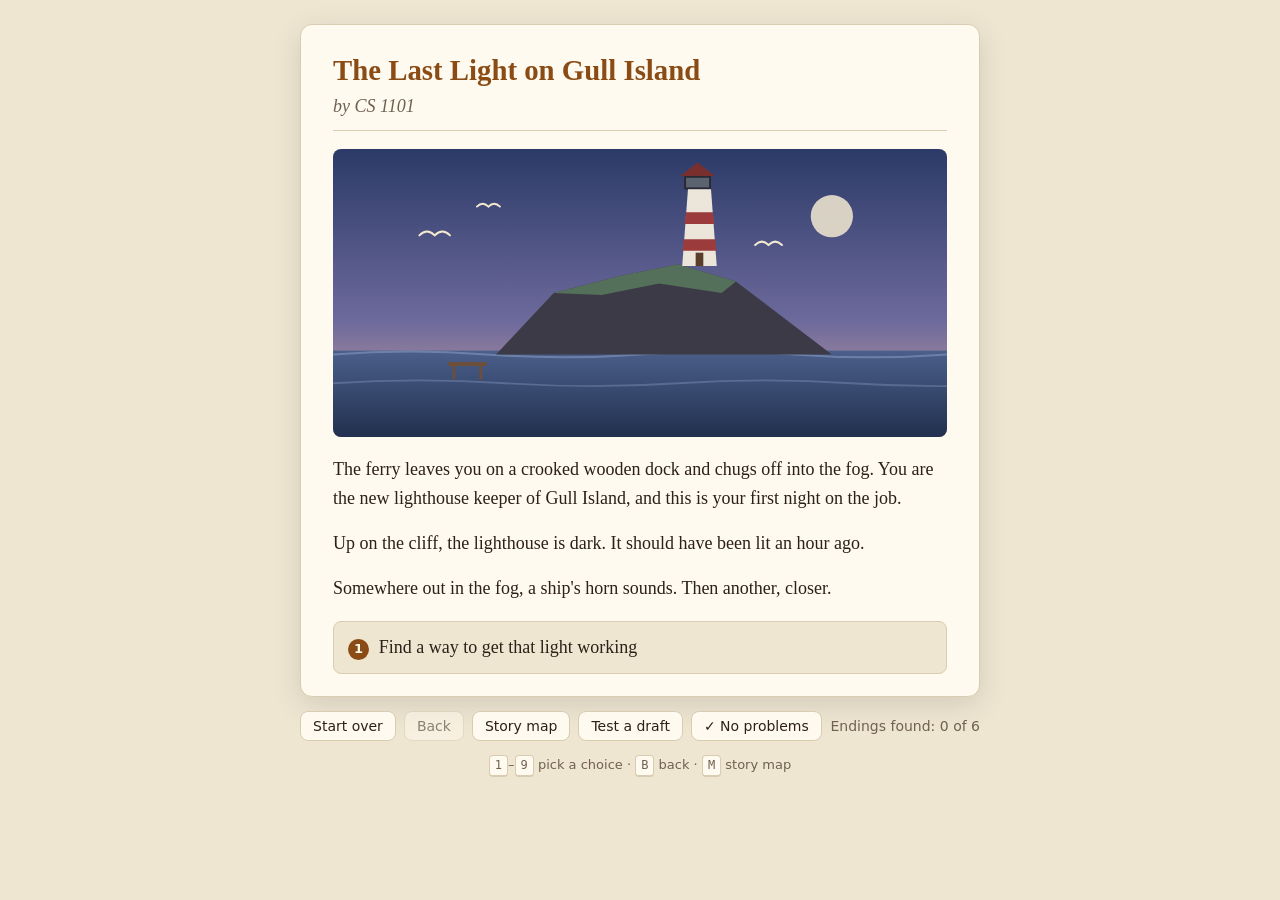
==== index.html @ 51399e59 "Initial commit" ====
<!doctype html>
<html lang="en">
<head>
<meta charset="utf-8">
<meta name="viewport" content="width=device-width, initial-scale=1">
<title>Adventure</title>
<link rel="stylesheet" href="engine/style.css">
</head>
<body class="theme-paper">
<div id="book">
  <header id="top">
    <h1 id="title">Loading the story…</h1>
    <p id="byline"></p>
  </header>
  <div id="notice" hidden></div>
  <article id="scene" tabindex="-1" aria-live="polite"></article>
  <ol id="choices"></ol>
  <p id="carrying" hidden></p>
</div>
<nav id="bar" aria-label="Story controls">
  <button id="btn-restart" type="button">Start over</button>
  <button id="btn-back" type="button">Back</button>
  <button id="btn-map" type="button">Story map</button>
  <button id="btn-draft" type="button">Test a draft</button>
  <button id="btn-problems" type="button">Checking…</button>
  <span id="endings"></span>
</nav>
<p id="help"><kbd>1</kbd>–<kbd>9</kbd> pick a choice &middot; <kbd>B</kbd> back &middot; <kbd>M</kbd> story map</p>
<div id="panel" hidden role="dialog" aria-modal="true" aria-labelledby="panel-title">
  <div id="panel-box">
    <div id="panel-head"><h2 id="panel-title"></h2><button id="panel-close" type="button" aria-label="Close">×</button></div>
    <div id="panel-body"></div>
  </div>
</div>

<!-- The engine. The story itself lives in the story/ folder. -->
<script src="engine/story.js"></script>
<script src="engine/map.js"></script>
<script src="engine/draft.js"></script>
<script src="engine/play.js"></script>
</body>
</html>
---- engine/style.css ----
/* Engine: how the page looks. The four themes are at the top. */

.theme-paper  { --page: #efe6d2; --card: #fffaf0; --ink: #2b2118; --muted: #6f604f; --line: #d9ccb0; --accent: #8a4b14; --font: Georgia, "Times New Roman", serif; }
.theme-night  { --page: #0e1322; --card: #171e33; --ink: #e6e9f2; --muted: #9aa3b8; --line: #2c3552; --accent: #ffcc66; --font: Georgia, "Times New Roman", serif; }
.theme-forest { --page: #dfe8da; --card: #f6faf3; --ink: #1d2a1e; --muted: #546455; --line: #bfcfba; --accent: #2f6b3a; --font: system-ui, -apple-system, "Segoe UI", Roboto, sans-serif; }
.theme-ocean  { --page: #d6e8f2; --card: #f3f9fc; --ink: #12293a; --muted: #4c6474; --line: #b5d0de; --accent: #0b6e99; --font: system-ui, -apple-system, "Segoe UI", Roboto, sans-serif; }

* { box-sizing: border-box; }
html { background: var(--page, #efe6d2); }
body {
  margin: 0; padding: 24px 16px 40px; min-height: 100vh;
  background: var(--page); color: var(--ink);
  font: 18px/1.6 var(--font);
  display: flex; flex-direction: column; align-items: center; gap: 14px;
}
button { font: inherit; color: inherit; }
kbd {
  display: inline-block; min-width: 1.5em; padding: 0 5px; text-align: center;
  border: 1px solid var(--line); border-bottom-width: 2px; border-radius: 4px;
  background: var(--card); font: 12px/1.6 ui-monospace, Menlo, Consolas, monospace;
}
code { font: 0.9em ui-monospace, Menlo, Consolas, monospace; }

#book {
  width: 100%; max-width: 680px; background: var(--card); border: 1px solid var(--line);
  border-radius: 12px; padding: 28px 32px 22px; box-shadow: 0 8px 30px rgba(0,0,0,0.12);
}
#top { border-bottom: 1px solid var(--line); margin-bottom: 18px; padding-bottom: 10px; }
#title { margin: 0; font-size: 1.6em; line-height: 1.2; color: var(--accent); }
#byline { margin: 4px 0 0; color: var(--muted); font-style: italic; }
#scene { outline: none; }
#scene p { margin: 0 0 0.9em; }
#scene figure { margin: 0 0 1em; }
#scene img { display: block; max-width: 100%; height: auto; margin: 0 auto; border-radius: 8px; }
.missing-picture {
  border: 2px dashed #d93025; border-radius: 8px; padding: 14px; color: #b3261e;
  background: #fdecea; font: 15px/1.4 system-ui, sans-serif;
}
.got { padding: 6px 12px; border-left: 4px solid var(--accent); background: rgba(127,127,127,0.1); border-radius: 4px; }
.the-end { text-align: center; font-size: 1.3em; letter-spacing: 0.15em; text-transform: uppercase; color: var(--accent); margin-top: 1.2em !important; }
.end-note { text-align: center; color: var(--muted); font-size: 0.9em; }

#choices { list-style: none; margin: 18px 0 0; padding: 0; display: flex; flex-direction: column; gap: 10px; }
#choices button {
  width: 100%; text-align: left; padding: 11px 14px; cursor: pointer;
  background: var(--page); border: 1px solid var(--line); border-radius: 8px;
  display: flex; align-items: baseline; gap: 10px; flex-wrap: wrap;
}
#choices button:hover:not(:disabled), #choices button:focus-visible { border-color: var(--accent); outline: 2px solid var(--accent); outline-offset: -1px; }
#choices button:disabled { cursor: not-allowed; opacity: 0.7; }
#choices button.broken { border: 2px dashed #d93025; }
#choices button.again { justify-content: center; font-weight: bold; }
#choices .num {
  flex: none; width: 1.6em; height: 1.6em; line-height: 1.6em; text-align: center; border-radius: 50%;
  background: var(--accent); color: var(--card); font: bold 13px/1.6em system-ui, sans-serif;
}
#choices small { flex-basis: 100%; color: var(--muted); font: 13px system-ui, sans-serif; }
#carrying { margin: 16px 0 0; color: var(--muted); font-size: 0.9em; }

#notice {
  width: 100%; margin: 0 0 16px; padding: 10px 14px; border-radius: 8px;
  background: rgba(127,127,127,0.12); font: 14px/1.45 system-ui, sans-serif;
}
#notice.draft { background: #fff4ce; color: #4a3b00; border: 1px solid #e0c35c; }
#notice button { margin-left: 4px; padding: 2px 10px; border-radius: 6px; border: 1px solid currentColor; background: transparent; cursor: pointer; }

#bar {
  width: 100%; max-width: 680px; display: flex; flex-wrap: wrap; gap: 8px; align-items: center;
  font: 14px system-ui, -apple-system, "Segoe UI", Roboto, sans-serif;
}
#bar button {
  padding: 6px 12px; border-radius: 8px; border: 1px solid var(--line); background: var(--card); cursor: pointer;
}
#bar button:disabled { opacity: 0.5; cursor: default; }
#bar button.good { color: var(--ink); }
#bar button.warn { background: #fff4ce; color: #5c4400; border-color: #e0c35c; }
#bar button.bad  { background: #fdecea; color: #a5221a; border-color: #e8a29c; font-weight: bold; }
#endings { margin-left: auto; color: var(--muted); }
#help { margin: 0; color: var(--muted); font: 13px system-ui, sans-serif; }

/* Panels: problems, map, draft tester */
#panel {
  position: fixed; inset: 0; background: rgba(0,0,0,0.45); z-index: 10;
  display: flex; align-items: flex-start; justify-content: center; padding: 24px 12px; overflow: auto;
}
#panel[hidden] { display: none; }
#panel-box {
  width: 100%; max-width: 680px; background: #fff; color: #1f2933; border-radius: 12px;
  padding: 18px 22px 22px; font: 15px/1.5 system-ui, -apple-system, "Segoe UI", Roboto, sans-serif;
}
#panel-box.wide { max-width: 1100px; }
#panel-head { display: flex; justify-content: space-between; align-items: center; margin-bottom: 8px; }
#panel-head h2 { margin: 0; font-size: 20px; }
#panel-close { border: none; background: none; font-size: 28px; line-height: 1; cursor: pointer; padding: 0 6px; }
#panel-box kbd { background: #f4f5f7; border-color: #c6ccd2; }

.problem { border: 1px solid #e3e6ea; border-left: 5px solid #d93025; border-radius: 6px; padding: 10px 12px; margin: 10px 0; }
.problem.warning { border-left-color: #e0a100; }
.problem .where { font: 13px ui-monospace, Menlo, Consolas, monospace; color: #6b7480; }
.problem .what { font-weight: 600; margin-top: 2px; }
.problem .fix { color: #3e4c59; margin-top: 4px; }
.all-good { color: #1e7a3c; font-weight: 600; }

.map-legend { display: flex; flex-wrap: wrap; gap: 6px 16px; font-size: 14px; }
.map-legend i { display: inline-block; width: 12px; height: 12px; border-radius: 3px; margin-right: 6px; vertical-align: -1px; }
.map-tip { color: #6b7480; font-size: 13px; margin: 6px 0 10px; }
.map-toggle { display: block; margin-top: 4px; color: #3e4c59; cursor: pointer; }
.map-scroll { overflow: auto; max-height: 70vh; border: 1px solid #e3e6ea; border-radius: 8px; background: #f8f9fb; }
.map-scroll svg { display: block; }
.map-label { font: 600 13px system-ui, sans-serif; fill: #3e4c59; }
.map-label.bad, .map-name.bad, .map-sub.bad { fill: #b3261e; }
.map-name { font: 600 13px ui-monospace, Menlo, Consolas, monospace; fill: #1f2933; }
.map-sub { font: 11px system-ui, sans-serif; fill: #6b7480; }
.map-lock { font: 11px system-ui, sans-serif; fill: #3e4c59; paint-order: stroke; stroke: #f8f9fb; stroke-width: 4px; }
.map-node:hover rect:first-child { filter: drop-shadow(0 2px 4px rgba(0,0,0,0.25)); }
button.small { margin-top: 10px; font-size: 13px; padding: 4px 10px; border-radius: 6px; border: 1px solid #c6ccd2; background: #fff; cursor: pointer; }

.draft-form ol { padding-left: 1.3em; margin: 6px 0 12px; }
.draft-form label { display: block; font-weight: 600; margin-bottom: 6px; }
.draft-form select { font: inherit; margin-left: 6px; max-width: 100%; }
.draft-form textarea {
  width: 100%; height: 300px; font: 14px/1.45 ui-monospace, Menlo, Consolas, monospace; padding: 10px;
  border: 1px solid #c6ccd2; border-radius: 8px; resize: vertical;
}
.draft-buttons { display: flex; flex-wrap: wrap; gap: 8px; margin-top: 10px; }
.draft-buttons button { padding: 8px 14px; border-radius: 8px; border: 1px solid #0b5fa5; background: #0b5fa5; color: #fff; cursor: pointer; }
.draft-buttons button + button { background: #fff; color: #0b5fa5; }

@media (max-width: 560px) {
  body { padding: 12px 10px 30px; font-size: 17px; }
  #book { padding: 18px 16px 16px; }
  #endings { margin-left: 0; width: 100%; }
}
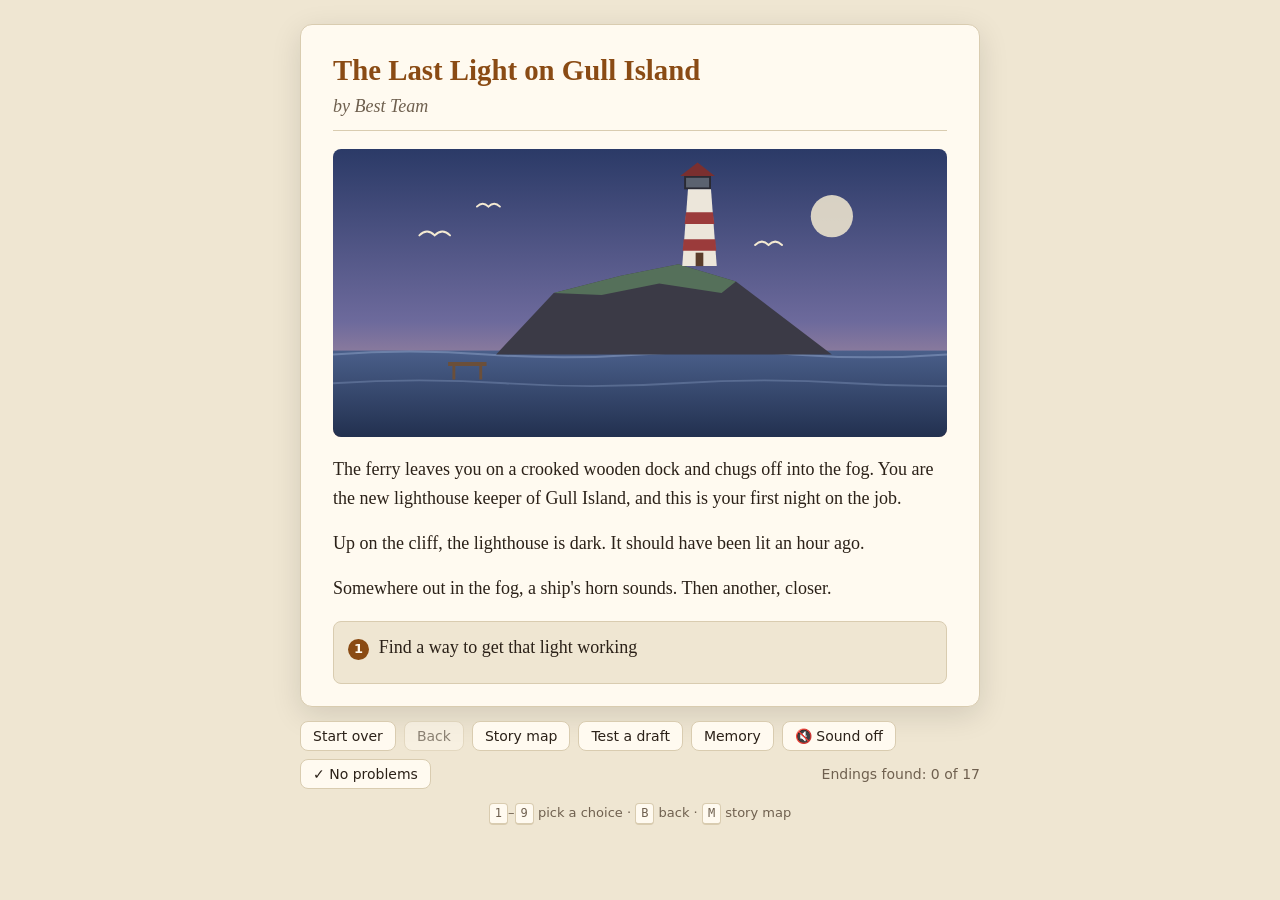
==== commit a3077df7: "Add the second half of the engine: memory, games, effects, hauntings Everything already written stil" ====
--- a/index.html
+++ b/index.html
@@ -22,6 +22,8 @@
   <button id="btn-back" type="button">Back</button>
   <button id="btn-map" type="button">Story map</button>
   <button id="btn-draft" type="button">Test a draft</button>
+  <button id="btn-memory" type="button">Memory</button>
+  <button id="btn-sound" type="button" aria-pressed="false">🔇 Sound off</button>
   <button id="btn-problems" type="button">Checking…</button>
   <span id="endings"></span>
 </nav>
@@ -35,6 +37,9 @@
 
 <!-- The engine. The story itself lives in the story/ folder. -->
 <script src="engine/story.js"></script>
+<script src="engine/memory.js"></script>
+<script src="engine/effects.js"></script>
+<script src="engine/arcade.js"></script>
 <script src="engine/map.js"></script>
 <script src="engine/draft.js"></script>
 <script src="engine/play.js"></script>
--- a/engine/style.css
+++ b/engine/style.css
@@ -131,3 +131,112 @@
   #book { padding: 18px 16px 16px; }
   #endings { margin-left: 0; width: 100%; }
 }
+
+/* ===================================================================
+   Added with the engine's second half: memories, games, effects and
+   hauntings. Everything below can be switched off by the player, and
+   everything below holds still under prefers-reduced-motion.
+   =================================================================== */
+
+/* A paragraph that only some players see, because of what they've done
+   before. Marked quietly, so the writer can spot it while testing. */
+#scene p.remembered { border-left: 2px solid color-mix(in srgb, var(--accent) 40%, transparent); padding-left: 10px; margin-left: -12px; }
+.got.lost { border-left-color: var(--muted); opacity: 0.85; }
+.got.kept { border-left-color: var(--accent); background: color-mix(in srgb, var(--accent) 12%, transparent); }
+
+#choices button .label { flex: 1 1 auto; }
+#choices button.locked .label { opacity: 0.85; }
+#choices.waiting { opacity: 0; pointer-events: none; transition: none; }
+#choices { transition: opacity 0.3s ease; }
+
+/* ---------- the games ---------- */
+.arcade { margin: 0 0 1em; }
+.arcade-stage { position: relative; display: flex; justify-content: center; }
+.arcade canvas {
+  display: block; border-radius: 10px; background: #061015;
+  box-shadow: 0 6px 24px rgba(0,0,0,0.3); touch-action: none; cursor: crosshair;
+  max-width: 100%;
+}
+.arcade-hud {
+  position: absolute; left: 0; right: 0; top: 0; display: flex; gap: 14px; flex-wrap: wrap;
+  padding: 8px 12px; pointer-events: none;
+  font: 12px/1.4 ui-monospace, Menlo, Consolas, monospace; color: #e9f3f6;
+  text-shadow: 0 1px 3px rgba(0,0,0,0.9);
+}
+.arcade-meter { display: inline-flex; align-items: center; gap: 4px; }
+.arcade-meter b, .arcade-depth b, .arcade-ring b { font-weight: 700; letter-spacing: 0.08em; text-transform: uppercase; opacity: 0.75; margin-right: 4px; }
+.arcade-meter i { width: 9px; height: 9px; border-radius: 2px; background: rgba(255,255,255,0.18); }
+.arcade-meter i.on { background: var(--pip, #ffd98a); box-shadow: 0 0 6px var(--pip, #ffd98a); }
+.arcade-ring i { display: inline-block; width: 70px; height: 7px; border-radius: 4px; background: rgba(255,255,255,0.18); position: relative; vertical-align: -1px; }
+.arcade-ring i::after { content: ""; position: absolute; inset: 0 auto 0 0; width: var(--w, 0%); border-radius: 4px; background: #ffe9a8; box-shadow: 0 0 8px #ffe9a8; }
+.arcade-judge { color: #ffe9a8; }
+.arcade-say { margin: 10px 0 8px; color: var(--muted); font: italic 0.95em/1.5 var(--font); min-height: 1.5em; }
+.arcade-buttons { display: flex; gap: 8px; flex-wrap: wrap; }
+.arcade-buttons button {
+  padding: 7px 13px; border-radius: 8px; border: 1px solid var(--line);
+  background: var(--page); cursor: pointer; font: 14px system-ui, sans-serif;
+}
+.arcade-buttons button:hover:not(:disabled) { border-color: var(--accent); }
+.arcade-buttons button:disabled { opacity: 0.5; cursor: default; }
+.arcade-buttons .arcade-skip { margin-left: auto; }
+
+/* ---------- what the island remembers ---------- */
+.memory-table { width: 100%; border-collapse: collapse; margin: 10px 0; font-size: 14px; }
+.memory-table th { text-align: left; vertical-align: top; padding: 6px 12px 6px 0; width: 38%; color: #3e4c59; font-weight: 600; }
+.memory-table td { padding: 6px 0; border-bottom: 1px solid #eceef1; }
+.memory-table code { background: #f1f3f5; border-radius: 4px; padding: 1px 5px; }
+.memory-buttons { display: flex; gap: 8px; flex-wrap: wrap; margin-top: 12px; }
+.memory-off { background: #fff4ce; border: 1px solid #e0c35c; border-radius: 6px; padding: 8px 10px; color: #5c4400; }
+
+/* ---------- effects ---------- */
+#fx { position: fixed; inset: 0; pointer-events: none; z-index: 5; display: none; }
+
+.fx-dark  #book { filter: brightness(0.74) contrast(1.06); }
+.fx-dread #book { animation: fx-breathe 5.5s ease-in-out infinite; }
+.fx-dread { --muted: #7a6a6a; }
+.fx-wrong #book > * { animation: fx-lean 11s ease-in-out infinite; }
+.fx-flicker #book { animation: fx-flick 4.1s steps(1, end) infinite; }
+.fx-underwater #book { filter: hue-rotate(-14deg) saturate(1.12); }
+.fx-underwater #scene p { animation: fx-sway 7s ease-in-out infinite; }
+.fx-jolt { animation: fx-jolt 0.55s cubic-bezier(.36,.07,.19,.97); }
+
+@keyframes fx-breathe { 0%,100% { transform: scale(1); } 50% { transform: scale(1.006); } }
+@keyframes fx-lean    { 0%,100% { transform: skewX(0deg); } 48% { transform: skewX(0.35deg); } 52% { transform: skewX(-0.3deg); } }
+@keyframes fx-flick   { 0%,88% { filter: none; } 89%,91% { filter: brightness(0.82); } 92%,95% { filter: none; } 96%,97% { filter: brightness(0.9); } }
+@keyframes fx-sway    { 0%,100% { transform: translateX(0); } 50% { transform: translateX(1.5px); } }
+@keyframes fx-jolt {
+  10%, 90% { transform: translateX(-2px); } 20%, 80% { transform: translateX(4px); }
+  30%, 50%, 70% { transform: translateX(-7px); } 40%, 60% { transform: translateX(7px); }
+}
+
+/* ---------- hauntings ---------- */
+/* The buttons are display:flex, which beats the plain [hidden] attribute, so
+   "haunted waits" would turn up immediately without this. */
+#choices button[hidden] { display: none; }
+#choices button.haunted { transition: transform 0.16s cubic-bezier(.2,.8,.3,1.4), opacity 0.2s ease; }
+#choices button.haunted-flees { cursor: not-allowed; }
+#choices button.haunted-caught { border-color: var(--accent); }
+#choices button.haunted-glitch .label { font-variant-ligatures: none; }
+#choices button.haunted-lies .label { font-style: italic; }
+#choices button.haunted-gone {
+  cursor: default; border-style: dashed; color: var(--muted);
+  background: repeating-linear-gradient(45deg, transparent, transparent 7px, rgba(127,127,127,0.07) 7px, rgba(127,127,127,0.07) 14px);
+}
+#choices button.haunted-gone .label { text-decoration: line-through; text-decoration-thickness: 1px; }
+#choices button.haunted-gone .num { background: var(--muted); }
+#choices button.haunted-faded { opacity: 0.45; }
+#choices button.haunted-refuse { animation: fx-refuse 0.4s ease; }
+#choices button.haunted-arrives { animation: fx-arrive 0.9s ease both; }
+@keyframes fx-refuse {
+  0% { transform: translateX(0); } 15% { transform: translateX(-5px) skewX(2deg); filter: blur(1.1px); }
+  35% { transform: translateX(6px) skewX(-2deg); } 55% { transform: translateX(-4px); filter: blur(0.6px); }
+  75% { transform: translateX(3px); } 100% { transform: translateX(0); filter: none; }
+}
+@keyframes fx-arrive { from { opacity: 0; transform: translateY(9px); } to { opacity: 1; transform: none; } }
+
+@media (prefers-reduced-motion: reduce) {
+  .fx-dread #book, .fx-wrong #book > *, .fx-flicker #book, .fx-underwater #scene p,
+  .fx-jolt, #choices button.haunted-refuse, #choices button.haunted-arrives { animation: none; }
+  #choices button.haunted { transition: none; }
+  #choices { transition: none; }
+}
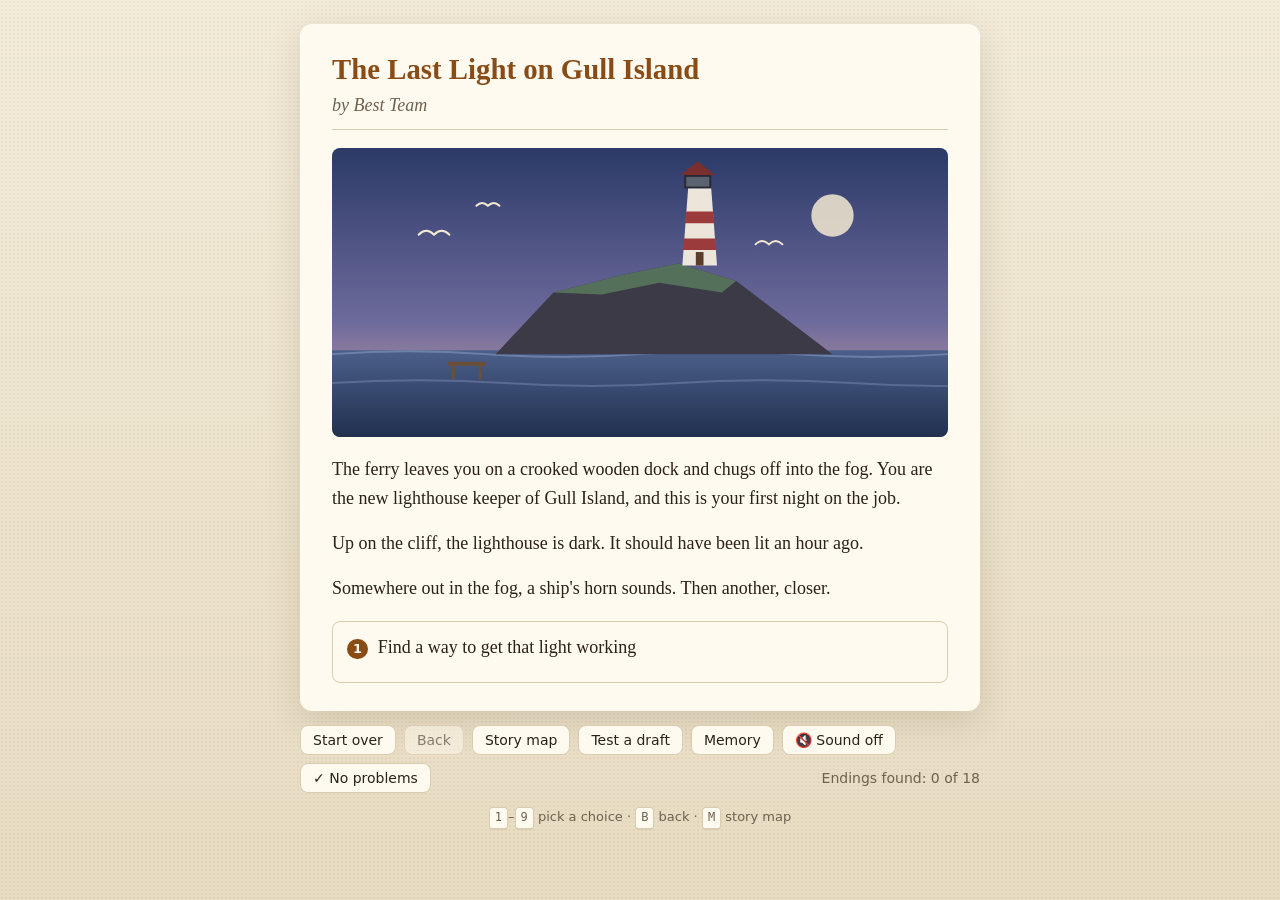
==== commit c640f6dc: "Add creatures, duels, a clicker, and nine themes you can change mid-scene THE THEMES. There are nine" ====
--- a/index.html
+++ b/index.html
@@ -16,6 +16,7 @@
   <article id="scene" tabindex="-1" aria-live="polite"></article>
   <ol id="choices"></ol>
   <p id="carrying" hidden></p>
+  <p id="companions" hidden></p>
 </div>
 <nav id="bar" aria-label="Story controls">
   <button id="btn-restart" type="button">Start over</button>
--- a/engine/style.css
+++ b/engine/style.css
@@ -1,15 +1,140 @@
 /* Engine: how the page looks. The four themes are at the top. */
 
-.theme-paper  { --page: #efe6d2; --card: #fffaf0; --ink: #2b2118; --muted: #6f604f; --line: #d9ccb0; --accent: #8a4b14; --font: Georgia, "Times New Roman", serif; }
-.theme-night  { --page: #0e1322; --card: #171e33; --ink: #e6e9f2; --muted: #9aa3b8; --line: #2c3552; --accent: #ffcc66; --font: Georgia, "Times New Roman", serif; }
-.theme-forest { --page: #dfe8da; --card: #f6faf3; --ink: #1d2a1e; --muted: #546455; --line: #bfcfba; --accent: #2f6b3a; --font: system-ui, -apple-system, "Segoe UI", Roboto, sans-serif; }
-.theme-ocean  { --page: #d6e8f2; --card: #f3f9fc; --ink: #12293a; --muted: #4c6474; --line: #b5d0de; --accent: #0b6e99; --font: system-ui, -apple-system, "Segoe UI", Roboto, sans-serif; }
+/* ---------------------------------------------------------------
+   THEMES. Nine of them. A story picks one in start.md, and any scene
+   can change it with its own "theme:" line, which the page cross-fades.
+
+   Each theme sets the usual five colours, and then as much else as it
+   can get away with: the paper the page is printed on, the edge of the
+   card, how a choice looks when you hover it, and what is happening in
+   the air behind all of it.
+   --------------------------------------------------------------- */
+
+:root {
+  --grain: none;
+  --sky: none;
+  --card-edge: 1px solid var(--line);
+  --card-shadow: 0 8px 30px rgba(0,0,0,0.12);
+  --choice-bg: var(--page);
+  --choice-hover: var(--card);
+  --rule: var(--line);
+  --title-shadow: none;
+  --air: none;
+  --air-speed: 90s;
+}
+
+.theme-paper {
+  --page: #efe6d2; --card: #fffaf0; --ink: #2b2118; --muted: #6f604f;
+  --line: #d9ccb0; --accent: #8a4b14; --font: Georgia, "Times New Roman", serif;
+  --grain: radial-gradient(rgba(139,116,80,0.09) 1px, transparent 1px);
+  --sky: linear-gradient(180deg, #f3ecda 0%, #e8dcc2 100%);
+  --card-shadow: 0 10px 34px rgba(90,70,40,0.16);
+}
+.theme-night {
+  --page: #0e1322; --card: #171e33; --ink: #e6e9f2; --muted: #9aa3b8;
+  --line: #2c3552; --accent: #ffcc66; --font: Georgia, "Times New Roman", serif;
+  --sky: radial-gradient(1200px 700px at 72% -12%, #27304f 0%, #0b1020 62%, #070a14 100%);
+  --grain: radial-gradient(rgba(255,255,255,0.055) 1px, transparent 1px);
+  --card-shadow: 0 14px 44px rgba(0,0,0,0.6);
+  --title-shadow: 0 0 22px rgba(255,204,102,0.28);
+}
+.theme-forest {
+  --page: #dfe8da; --card: #f6faf3; --ink: #1d2a1e; --muted: #546455;
+  --line: #bfcfba; --accent: #2f6b3a; --font: system-ui, -apple-system, "Segoe UI", Roboto, sans-serif;
+  --sky: linear-gradient(170deg, #cfe0c8 0%, #e6efe1 55%, #d6e3cf 100%);
+  --grain: radial-gradient(rgba(47,107,58,0.07) 1px, transparent 1px);
+}
+.theme-ocean {
+  --page: #d6e8f2; --card: #f3f9fc; --ink: #12293a; --muted: #4c6474;
+  --line: #b5d0de; --accent: #0b6e99; --font: system-ui, -apple-system, "Segoe UI", Roboto, sans-serif;
+  --sky: linear-gradient(180deg, #c8e2ef 0%, #e3f1f7 60%, #cfe6f1 100%);
+  --grain: radial-gradient(rgba(11,110,153,0.06) 1px, transparent 1px);
+}
+
+/* ---- the five new ones ---- */
+
+/* wet rock, and whatever you brought to see by */
+.theme-cave {
+  --page: #171410; --card: #241f18; --ink: #e8e0cd; --muted: #9c8f76;
+  --line: #3b332660; --accent: #d8762f; --font: Georgia, "Times New Roman", serif;
+  --sky: radial-gradient(760px 520px at 50% 34%, #3a3024 0%, #1a1611 58%, #0c0a08 100%);
+  --grain: radial-gradient(rgba(216,118,47,0.07) 1px, transparent 1px);
+  --card-edge: 1px solid #3f3528;
+  --card-shadow: 0 0 0 1px rgba(0,0,0,0.5), 0 18px 60px rgba(0,0,0,0.75);
+  --choice-bg: #1d1913; --choice-hover: #2c2419;
+  --title-shadow: 0 0 26px rgba(216,118,47,0.35);
+  --air: radial-gradient(circle at 50% 42%, rgba(255,205,140,0.10), transparent 62%);
+}
+/* a long way down, and getting further */
+.theme-deep {
+  --page: #04100f; --card: #0c1f22; --ink: #d9efe9; --muted: #78a39c;
+  --line: #16383a; --accent: #6fe3cf; --font: system-ui, -apple-system, "Segoe UI", Roboto, sans-serif;
+  --sky: linear-gradient(180deg, #1d5058 0%, #0c2b30 44%, #030c0e 100%);
+  --grain: radial-gradient(rgba(111,227,207,0.07) 1px, transparent 1px);
+  --card-edge: 1px solid #16454a;
+  --card-shadow: 0 0 60px rgba(0,60,60,0.55), 0 16px 50px rgba(0,0,0,0.6);
+  --choice-bg: #0a1a1d; --choice-hover: #11292d;
+  --title-shadow: 0 0 24px rgba(111,227,207,0.3);
+  --air: linear-gradient(180deg, rgba(190,240,230,0.10), transparent 46%);
+}
+/* lamplight, and a wall of paint */
+.theme-ember {
+  --page: #140d08; --card: #221610; --ink: #f2e3cd; --muted: #a88a6a;
+  --line: #40281a; --accent: #ff9a3c; --font: Georgia, "Times New Roman", serif;
+  --sky: radial-gradient(700px 480px at 50% 72%, #4a2a13 0%, #1c1009 56%, #0a0603 100%);
+  --grain: radial-gradient(rgba(255,154,60,0.08) 1px, transparent 1px);
+  --card-edge: 1px solid #4a2f1c;
+  --card-shadow: 0 0 80px rgba(190,90,20,0.22), 0 18px 56px rgba(0,0,0,0.7);
+  --choice-bg: #1b110b; --choice-hover: #2c1b10;
+  --title-shadow: 0 0 30px rgba(255,154,60,0.4);
+  --air: radial-gradient(circle at 50% 96%, rgba(255,150,60,0.16), transparent 58%);
+}
+/* weather with an opinion */
+.theme-storm {
+  --page: #1b2028; --card: #262d38; --ink: #e2e8f0; --muted: #94a2b4;
+  --line: #3a4455; --accent: #9fd0ff; --font: system-ui, -apple-system, "Segoe UI", Roboto, sans-serif;
+  --sky: linear-gradient(195deg, #313a47 0%, #1d232c 52%, #11151b 100%);
+  --grain: radial-gradient(rgba(220,234,250,0.06) 1px, transparent 1px);
+  --card-edge: 1px solid #3f4a5c;
+  --card-shadow: 0 20px 60px rgba(0,0,0,0.6);
+  --choice-bg: #202731; --choice-hover: #2d3745;
+  --air: linear-gradient(100deg, transparent 30%, rgba(200,225,255,0.05) 50%, transparent 70%);
+}
+/* it was over hours ago and nobody told you */
+.theme-dawn {
+  --page: #f6e3d8; --card: #fffaf4; --ink: #3a2b2a; --muted: #8a6f68;
+  --line: #e8cdbd; --accent: #c2543f; --font: Georgia, "Times New Roman", serif;
+  --sky: linear-gradient(185deg, #b9c6e4 0%, #f0c9b4 46%, #fae3cf 100%);
+  --grain: radial-gradient(rgba(194,84,63,0.06) 1px, transparent 1px);
+  --card-shadow: 0 14px 44px rgba(150,90,70,0.2);
+  --title-shadow: 0 0 24px rgba(255,190,140,0.5);
+  --air: radial-gradient(circle at 24% 86%, rgba(255,215,160,0.22), transparent 56%);
+}
+
+/* The page itself: paper, then grain, then whatever is in the air. */
+body::before, body::after {
+  content: ""; position: fixed; inset: 0; pointer-events: none; z-index: 0;
+}
+body::before { background: var(--grain); background-size: 4px 4px; opacity: 0.85; }
+body::after  { background: var(--air); }
+body > * { position: relative; z-index: 1; }
+
+/* Changing theme is a change in the weather, not a flash. */
+body, #book, #choices button, #bar button, #panel-box {
+  transition: background 600ms ease, background-color 600ms ease, color 600ms ease,
+              border-color 600ms ease, box-shadow 600ms ease;
+}
+body.theme-turning #book { transition-duration: 700ms; }
+@media (prefers-reduced-motion: reduce) {
+  body, #book, #choices button, #bar button, #panel-box { transition: none; }
+  body::after { display: none; }
+}
 
 * { box-sizing: border-box; }
 html { background: var(--page, #efe6d2); }
 body {
   margin: 0; padding: 24px 16px 40px; min-height: 100vh;
-  background: var(--page); color: var(--ink);
+  background: var(--sky), var(--page); background-attachment: fixed; color: var(--ink);
   font: 18px/1.6 var(--font);
   display: flex; flex-direction: column; align-items: center; gap: 14px;
 }
@@ -22,11 +147,11 @@
 code { font: 0.9em ui-monospace, Menlo, Consolas, monospace; }
 
 #book {
-  width: 100%; max-width: 680px; background: var(--card); border: 1px solid var(--line);
-  border-radius: 12px; padding: 28px 32px 22px; box-shadow: 0 8px 30px rgba(0,0,0,0.12);
+  width: 100%; max-width: 680px; background: var(--card); border: var(--card-edge);
+  border-radius: 12px; padding: 28px 32px 22px; box-shadow: var(--card-shadow);
 }
 #top { border-bottom: 1px solid var(--line); margin-bottom: 18px; padding-bottom: 10px; }
-#title { margin: 0; font-size: 1.6em; line-height: 1.2; color: var(--accent); }
+#title { margin: 0; font-size: 1.6em; line-height: 1.2; color: var(--accent); text-shadow: var(--title-shadow); }
 #byline { margin: 4px 0 0; color: var(--muted); font-style: italic; }
 #scene { outline: none; }
 #scene p { margin: 0 0 0.9em; }
@@ -43,9 +168,10 @@
 #choices { list-style: none; margin: 18px 0 0; padding: 0; display: flex; flex-direction: column; gap: 10px; }
 #choices button {
   width: 100%; text-align: left; padding: 11px 14px; cursor: pointer;
-  background: var(--page); border: 1px solid var(--line); border-radius: 8px;
+  background: var(--choice-bg); border: 1px solid var(--line); border-radius: 8px;
   display: flex; align-items: baseline; gap: 10px; flex-wrap: wrap;
 }
+#choices button:hover:not(:disabled) { background: var(--choice-hover); }
 #choices button:hover:not(:disabled), #choices button:focus-visible { border-color: var(--accent); outline: 2px solid var(--accent); outline-offset: -1px; }
 #choices button:disabled { cursor: not-allowed; opacity: 0.7; }
 #choices button.broken { border: 2px dashed #d93025; }
@@ -240,3 +366,22 @@
   #choices button.haunted { transition: none; }
   #choices { transition: none; }
 }
+
+/* ---------- creatures you caught, and the two new games ---------- */
+#companions { margin: 6px 0 0; color: var(--muted); font-size: 0.85em; display: flex; gap: 14px; flex-wrap: wrap; }
+#companions .pal { display: inline-flex; gap: 6px; align-items: baseline; }
+#companions .pal b { color: var(--accent); font-variant: small-caps; letter-spacing: 0.04em; }
+.got.caught { border-left-color: var(--accent); background: color-mix(in srgb, var(--accent) 14%, transparent); }
+
+.arcade-duel { display: inline-flex; gap: 6px; align-items: baseline; }
+.arcade-duel.foe { color: #ffc9b4; }
+.arcade-buttons .arcade-move {
+  background: var(--accent); color: var(--card); border-color: var(--accent); font-weight: 600;
+}
+.arcade-buttons .arcade-move:hover:not(:disabled) { filter: brightness(1.12); }
+.arcade-buttons .arcade-move:disabled { opacity: 0.4; }
+.arcade-buttons .arcade-buy {
+  font: 13px ui-monospace, Menlo, Consolas, monospace; padding: 6px 10px;
+}
+.arcade-buttons .arcade-buy:not(:disabled) { border-color: var(--accent); color: var(--accent); }
+.arcade-sand { display: inline-flex; gap: 6px; align-items: baseline; }
